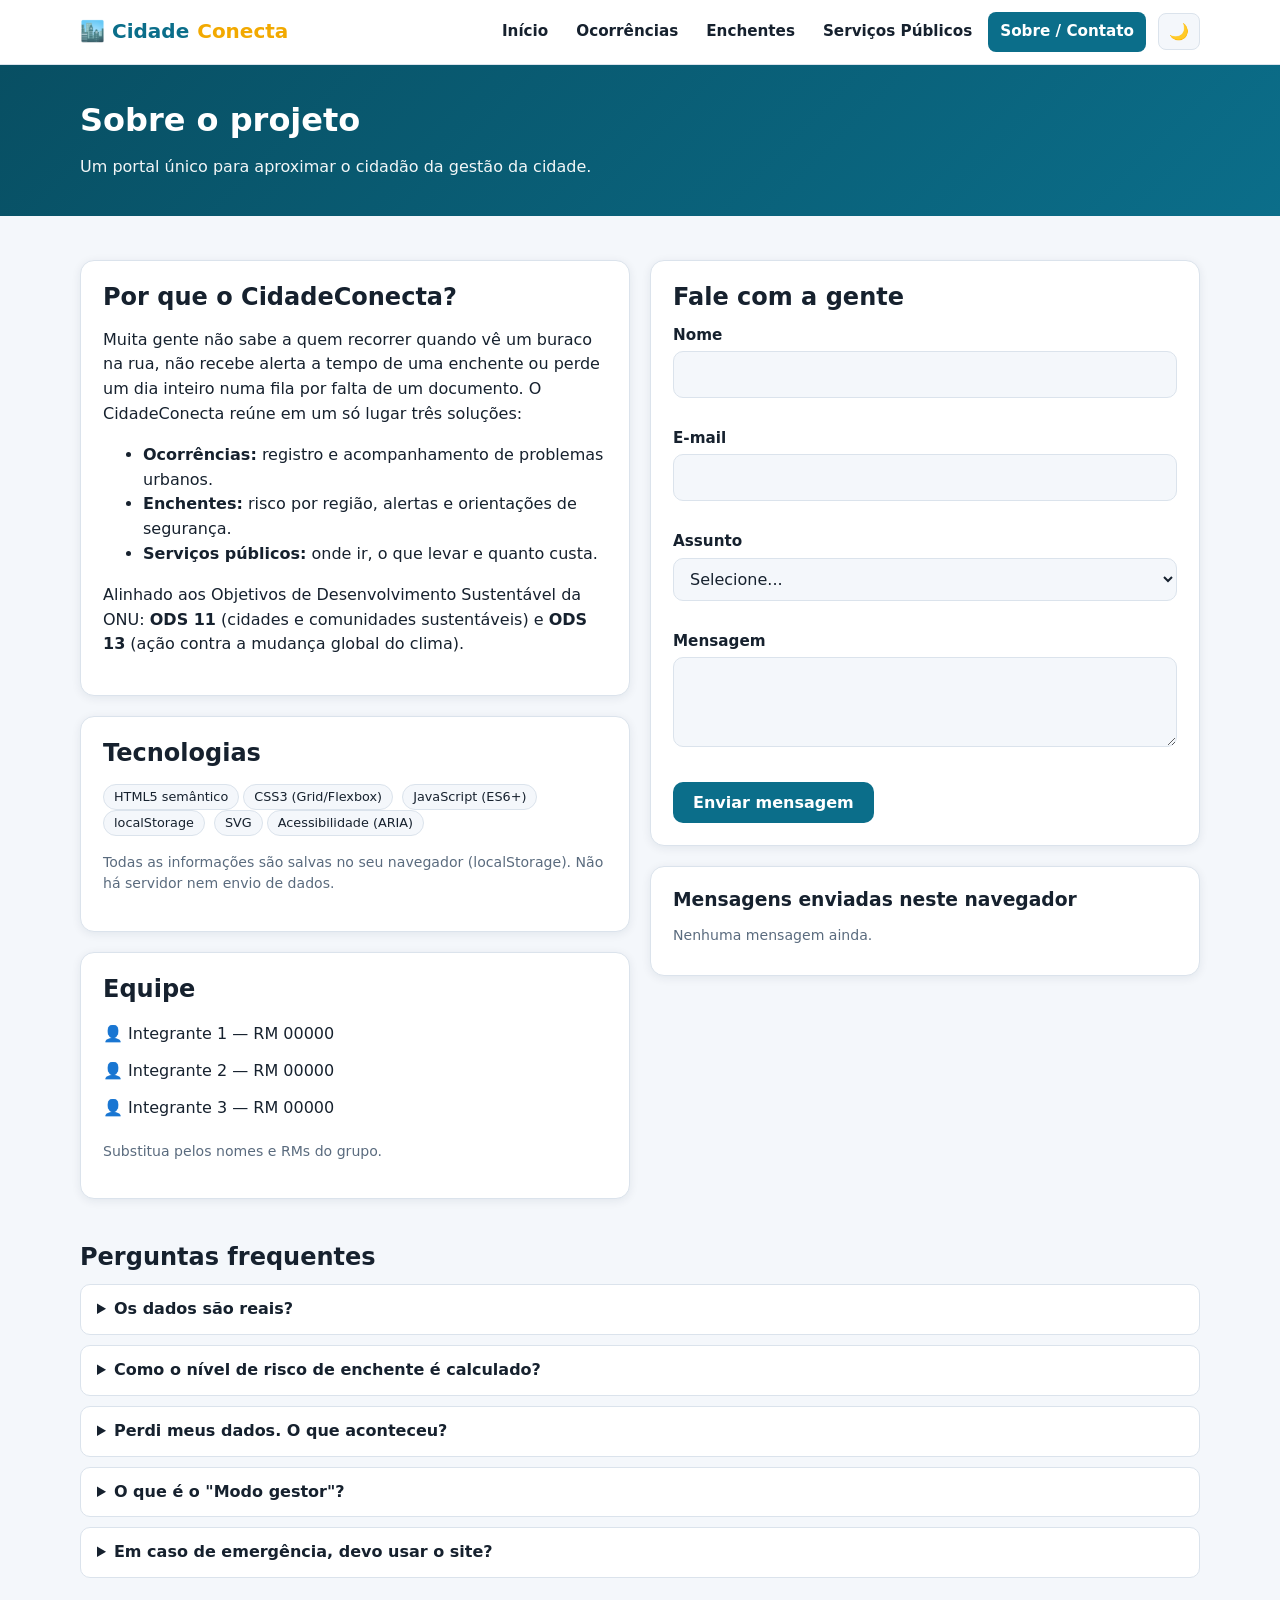
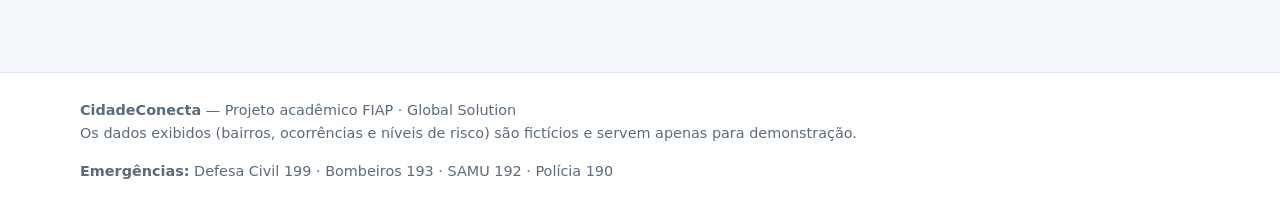
==== sobre.html @ ea569457 "CidadeConecta: portal de ocorrências, risco de enchentes e serviços públicos Projeto Global Solution" ====
<!DOCTYPE html>
<html lang="pt-BR">
<head>
  <meta charset="UTF-8">
  <meta name="viewport" content="width=device-width, initial-scale=1">
  <meta name="description" content="Sobre o projeto CidadeConecta, perguntas frequentes e formulário de contato.">
  <title>Sobre e Contato — CidadeConecta</title>
  <link rel="stylesheet" href="css/style.css">
</head>
<body data-page="sobre">
  <main id="conteudo">
    <div class="page-head">
      <div class="container">
        <h1>Sobre o projeto</h1>
        <p>Um portal único para aproximar o cidadão da gestão da cidade.</p>
      </div>
    </div>

    <section class="block">
      <div class="container grid" style="grid-template-columns: repeat(auto-fit, minmax(300px, 1fr)); align-items: start">
        <div>
          <div class="card">
            <h2>Por que o CidadeConecta?</h2>
            <p>Muita gente não sabe a quem recorrer quando vê um buraco na rua, não recebe alerta a tempo de uma enchente ou perde um dia inteiro numa fila por falta de um documento. O CidadeConecta reúne em um só lugar três soluções:</p>
            <ul>
              <li><strong>Ocorrências:</strong> registro e acompanhamento de problemas urbanos.</li>
              <li><strong>Enchentes:</strong> risco por região, alertas e orientações de segurança.</li>
              <li><strong>Serviços públicos:</strong> onde ir, o que levar e quanto custa.</li>
            </ul>
            <p>Alinhado aos Objetivos de Desenvolvimento Sustentável da ONU: <strong>ODS 11</strong> (cidades e comunidades sustentáveis) e <strong>ODS 13</strong> (ação contra a mudança global do clima).</p>
          </div>

          <div class="card" style="margin-top:20px">
            <h2>Tecnologias</h2>
            <p>
              <span class="tag">HTML5 semântico</span><span class="tag">CSS3 (Grid/Flexbox)</span>
              <span class="tag">JavaScript (ES6+)</span><span class="tag">localStorage</span>
              <span class="tag">SVG</span><span class="tag">Acessibilidade (ARIA)</span>
            </p>
            <p class="muted small">Todas as informações são salvas no seu navegador (localStorage). Não há servidor nem envio de dados.</p>
          </div>

          <div class="card" style="margin-top:20px">
            <h2>Equipe</h2>
            <ul class="clean">
              <li>👤 Integrante 1 — RM 00000</li>
              <li>👤 Integrante 2 — RM 00000</li>
              <li>👤 Integrante 3 — RM 00000</li>
            </ul>
            <p class="muted small">Substitua pelos nomes e RMs do grupo.</p>
          </div>
        </div>

        <div>
          <form id="contato" class="card" novalidate>
            <h2>Fale com a gente</h2>
            <label for="nome">Nome</label>
            <input id="nome" type="text" autocomplete="name" required>
            <div class="field-error" data-for="nome"></div>

            <label for="email">E-mail</label>
            <input id="email" type="email" autocomplete="email" required>
            <div class="field-error" data-for="email"></div>

            <label for="assunto">Assunto</label>
            <select id="assunto" required>
              <option value="">Selecione...</option>
              <option>Dúvida</option><option>Sugestão</option><option>Elogio</option><option>Problema no site</option>
            </select>
            <div class="field-error" data-for="assunto"></div>

            <label for="mensagem">Mensagem</label>
            <textarea id="mensagem" maxlength="500" required></textarea>
            <div class="field-error" data-for="mensagem"></div>

            <button class="btn" type="submit" style="margin-top:10px">Enviar mensagem</button>
          </form>

          <div class="card" style="margin-top:20px">
            <h3>Mensagens enviadas neste navegador</h3>
            <ul class="clean" id="msgs"></ul>
            <button class="btn small ghost" id="limpaMsgs" type="button">Apagar mensagens</button>
          </div>
        </div>
      </div>
    </section>

    <section class="block" style="padding-top:0">
      <div class="container faq">
        <h2>Perguntas frequentes</h2>
        <details><summary>Os dados são reais?</summary><p>Não. Bairros, ocorrências e níveis de risco são fictícios e servem para demonstrar o funcionamento do site. As informações dos serviços públicos são gerais e devem ser confirmadas no órgão responsável.</p></details>
        <details><summary>Como o nível de risco de enchente é calculado?</summary><p>Multiplicamos a vulnerabilidade da região (1 a 5) por um fator que combina a intensidade da chuva e a condição do solo. Quanto maior o resultado, maior o nível: baixo, moderado, alto ou crítico.</p></details>
        <details><summary>Perdi meus dados. O que aconteceu?</summary><p>Tudo é salvo no localStorage do navegador. Limpar o histórico, usar aba anônima ou trocar de navegador apaga ou separa esses dados.</p></details>
        <details><summary>O que é o "Modo gestor"?</summary><p>É uma simulação, na página de Ocorrências, que permite avançar o status de um problema (aberto → em análise → em andamento → resolvido), como faria a equipe da prefeitura.</p></details>
        <details><summary>Em caso de emergência, devo usar o site?</summary><p>Não. Ligue 199 (Defesa Civil), 193 (Bombeiros), 192 (SAMU) ou 190 (Polícia).</p></details>
      </div>
    </section>
  </main>

  <script src="js/common.js"></script>
  <script src="js/sobre.js"></script>
</body>
</html>
---- css/style.css ----
:root {
  --bg: #f4f7fb;
  --surface: #ffffff;
  --text: #16212e;
  --muted: #5a6b7e;
  --primary: #0b6e8a;
  --primary-dark: #084f63;
  --accent: #f2a900;
  --border: #dbe3ec;
  --ok: #1f9d55;
  --warn: #d4a017;
  --high: #e07b00;
  --crit: #d62839;
  --shadow: 0 2px 10px rgba(16, 40, 70, .08);
  --radius: 14px;
}
[data-theme="dark"] {
  --bg: #0f1722;
  --surface: #172233;
  --text: #e8eef6;
  --muted: #9fb0c4;
  --primary: #3bb4d4;
  --primary-dark: #7fd3e8;
  --border: #27364b;
  --shadow: 0 2px 10px rgba(0, 0, 0, .35);
}
* { box-sizing: border-box; }
html { scroll-behavior: smooth; }
body {
  margin: 0; font-family: "Segoe UI", system-ui, -apple-system, Arial, sans-serif;
  background: var(--bg); color: var(--text); line-height: 1.55;
  display: flex; flex-direction: column; min-height: 100vh;
}
main { flex: 1; }
a { color: var(--primary); }
h1, h2, h3 { line-height: 1.2; margin: 0 0 .5em; }
.container { width: min(1120px, 92%); margin-inline: auto; }
.skip { position: absolute; left: -999px; }
.skip:focus { left: 8px; top: 8px; background: #fff; padding: 8px; z-index: 99; }
:focus-visible { outline: 3px solid var(--accent); outline-offset: 2px; }

/* Header */
.site-header { background: var(--surface); border-bottom: 1px solid var(--border); position: sticky; top: 0; z-index: 20; }
.nav { display: flex; align-items: center; justify-content: space-between; gap: 12px; padding: 12px 0; }
.brand { font-weight: 800; font-size: 1.25rem; color: var(--primary); text-decoration: none; display: flex; align-items: center; gap: 8px; }
.brand span { color: var(--accent); }
.nav ul { list-style: none; display: flex; gap: 4px; margin: 0; padding: 0; flex-wrap: wrap; }
.nav a.link { text-decoration: none; color: var(--text); padding: 8px 12px; border-radius: 8px; font-weight: 600; font-size: .95rem; display: block; }
.nav a.link:hover { background: var(--bg); }
.nav a.link.active { background: var(--primary); color: #fff; }
.nav-tools { display: flex; gap: 8px; align-items: center; }
.icon-btn { background: var(--bg); border: 1px solid var(--border); border-radius: 8px; padding: 8px 10px; cursor: pointer; font-size: 1rem; color: var(--text); }
.menu-btn { display: none; }
@media (max-width: 820px) {
  .menu-btn { display: inline-block; }
  .nav { flex-wrap: wrap; }
  .nav ul { display: none; width: 100%; flex-direction: column; order: 3; }
  .nav ul.open { display: flex; }
}

/* Hero */
.hero { background: linear-gradient(135deg, var(--primary-dark), var(--primary)); color: #fff; padding: 64px 0 56px; }
.hero h1 { font-size: clamp(1.9rem, 4vw, 3rem); }
.hero p { max-width: 640px; font-size: 1.1rem; opacity: .95; }
.page-head { background: linear-gradient(135deg, var(--primary-dark), var(--primary)); color: #fff; padding: 36px 0; }
.page-head p { margin: 0; max-width: 700px; opacity: .95; }

/* Buttons */
.btn { display: inline-block; background: var(--primary); color: #fff; border: 0; border-radius: 10px; padding: 11px 20px; font-weight: 700; font-size: 1rem; cursor: pointer; text-decoration: none; font-family: inherit; }
.btn:hover { background: var(--primary-dark); }
.btn.accent { background: var(--accent); color: #1b1b1b; }
.btn.accent:hover { background: #ffbf2e; }
.btn.ghost { background: transparent; color: var(--primary); border: 2px solid var(--primary); }
.btn.small { padding: 6px 12px; font-size: .85rem; border-radius: 8px; }
.btn.danger { background: var(--crit); }
.btn-row { display: flex; gap: 12px; flex-wrap: wrap; margin-top: 20px; }

/* Layout blocks */
section.block { padding: 44px 0; }
.grid { display: grid; gap: 20px; }
.grid.cols-3 { grid-template-columns: repeat(auto-fit, minmax(260px, 1fr)); }
.grid.cols-4 { grid-template-columns: repeat(auto-fit, minmax(200px, 1fr)); }
.card { background: var(--surface); border: 1px solid var(--border); border-radius: var(--radius); box-shadow: var(--shadow); padding: 22px; }
.card h3 { margin-bottom: .4em; }
.feature .emoji { font-size: 2.2rem; display: block; margin-bottom: 8px; }
.stat { text-align: center; }
.stat .num { font-size: 2.4rem; font-weight: 800; color: var(--primary); }
.stat .lbl { color: var(--muted); font-size: .95rem; }
.two-col { display: grid; grid-template-columns: 360px 1fr; gap: 24px; align-items: start; }
@media (max-width: 900px) { .two-col { grid-template-columns: 1fr; } }
.muted { color: var(--muted); }
.small { font-size: .88rem; }

/* Forms */
label { display: block; font-weight: 600; margin: 12px 0 4px; font-size: .95rem; }
input, select, textarea { width: 100%; padding: 10px 12px; border: 1px solid var(--border); border-radius: 10px; background: var(--bg); color: var(--text); font: inherit; }
textarea { min-height: 90px; resize: vertical; }
input[type="checkbox"], input[type="radio"] { width: auto; }
.field-error { color: var(--crit); font-size: .85rem; min-height: 1.1em; margin-top: 2px; }
input.invalid, select.invalid, textarea.invalid { border-color: var(--crit); }
.inline { display: flex; gap: 8px; align-items: center; flex-wrap: wrap; }
.filters { display: grid; grid-template-columns: repeat(auto-fit, minmax(150px, 1fr)); gap: 10px; margin-bottom: 16px; }
.filters label { margin-top: 0; }

/* Badges */
.badge { display: inline-block; padding: 2px 10px; border-radius: 999px; font-size: .78rem; font-weight: 700; color: #fff; }
.b-aberto { background: #6b7a8c; }
.b-analise { background: #3b6fd4; }
.b-andamento { background: var(--high); }
.b-resolvido { background: var(--ok); }
.b-baixo { background: var(--ok); }
.b-moderado { background: var(--warn); color: #222; }
.b-alto { background: var(--high); }
.b-critico { background: var(--crit); }
.tag { display: inline-block; background: var(--bg); border: 1px solid var(--border); border-radius: 999px; padding: 2px 10px; font-size: .8rem; margin-right: 4px; }

/* Occurrence list */
.occ { display: grid; gap: 6px; }
.occ + .occ { margin-top: 14px; }
.occ header { display: flex; justify-content: space-between; gap: 8px; flex-wrap: wrap; align-items: center; }
.occ h3 { margin: 0; font-size: 1.05rem; }
.occ-actions { display: flex; gap: 8px; flex-wrap: wrap; align-items: center; margin-top: 6px; }
.empty { text-align: center; padding: 30px; color: var(--muted); }
dialog { border: 0; border-radius: var(--radius); padding: 24px; width: min(520px, 92%); background: var(--surface); color: var(--text); box-shadow: 0 10px 40px rgba(0,0,0,.35); }
dialog::backdrop { background: rgba(0,0,0,.5); }
.timeline { list-style: none; padding: 0; margin: 12px 0; border-left: 3px solid var(--border); }
.timeline li { padding: 0 0 12px 14px; position: relative; }
.timeline li::before { content: ""; position: absolute; left: -8px; top: 5px; width: 13px; height: 13px; border-radius: 50%; background: var(--primary); }

/* Flood */
.map-wrap svg { width: 100%; height: auto; border-radius: var(--radius); background: var(--surface); border: 1px solid var(--border); }
.zone { cursor: pointer; stroke: var(--surface); stroke-width: 3; transition: opacity .2s; }
.zone:hover, .zone:focus { opacity: .8; }
.zone.selected { stroke: var(--text); stroke-width: 4; }
.zone-label { font-weight: 700; font-size: 14px; fill: #fff; pointer-events: none; text-anchor: middle; }
.zone-label.dark { fill: #222; }
.level-baixo { fill: var(--ok); }
.level-moderado { fill: var(--warn); }
.level-alto { fill: var(--high); }
.level-critico { fill: var(--crit); }
.legend { display: flex; gap: 14px; flex-wrap: wrap; margin-top: 10px; font-size: .88rem; }
.legend i { display: inline-block; width: 14px; height: 14px; border-radius: 4px; vertical-align: -2px; margin-right: 4px; }
input[type="range"] { padding: 0; accent-color: var(--primary); }
.alert { border-left: 6px solid; border-radius: 10px; padding: 12px 16px; background: var(--surface); box-shadow: var(--shadow); margin-bottom: 10px; }
.alert.baixo { border-color: var(--ok); }
.alert.moderado { border-color: var(--warn); }
.alert.alto { border-color: var(--high); }
.alert.critico { border-color: var(--crit); }
.banner { padding: 14px 0; color: #fff; font-weight: 600; }
.banner.baixo { background: var(--ok); }
.banner.moderado { background: var(--warn); color: #222; }
.banner.alto { background: var(--high); }
.banner.critico { background: var(--crit); }
.tabs { display: flex; gap: 6px; flex-wrap: wrap; margin-bottom: 14px; }
.tab { border: 1px solid var(--border); background: var(--surface); color: var(--text); padding: 8px 16px; border-radius: 999px; cursor: pointer; font-weight: 600; font-family: inherit; }
.tab[aria-selected="true"] { background: var(--primary); color: #fff; border-color: var(--primary); }
ul.clean { list-style: none; padding: 0; margin: 0; }
ul.clean li { padding: 6px 0; }
ul.check li label { display: flex; gap: 10px; align-items: flex-start; font-weight: 400; margin: 0; cursor: pointer; }
.progress { background: var(--border); border-radius: 999px; height: 10px; overflow: hidden; margin: 8px 0; }
.progress > div { background: var(--ok); height: 100%; width: 0; transition: width .3s; }
.phones { display: grid; grid-template-columns: repeat(auto-fit, minmax(130px, 1fr)); gap: 10px; }
.phone { text-align: center; background: var(--bg); border-radius: 10px; padding: 10px; border: 1px solid var(--border); }
.phone b { font-size: 1.6rem; display: block; color: var(--crit); }

/* Services */
.chips { display: flex; gap: 8px; flex-wrap: wrap; margin: 12px 0 18px; }
.chip { border: 1px solid var(--border); background: var(--surface); color: var(--text); border-radius: 999px; padding: 6px 14px; cursor: pointer; font-weight: 600; font-family: inherit; }
.chip[aria-pressed="true"] { background: var(--primary); color: #fff; border-color: var(--primary); }
details.service { background: var(--surface); border: 1px solid var(--border); border-radius: var(--radius); box-shadow: var(--shadow); margin-bottom: 12px; }
details.service summary { cursor: pointer; padding: 16px 20px; font-weight: 700; display: flex; justify-content: space-between; gap: 8px; flex-wrap: wrap; align-items: center; list-style: none; }
details.service summary::-webkit-details-marker { display: none; }
details.service .body { padding: 0 20px 18px; display: grid; gap: 14px; grid-template-columns: repeat(auto-fit, minmax(240px, 1fr)); }
details.service h4 { margin: 0 0 6px; font-size: .95rem; color: var(--primary); }
.faq details { background: var(--surface); border: 1px solid var(--border); border-radius: 10px; padding: 12px 16px; margin-bottom: 10px; }
.faq summary { cursor: pointer; font-weight: 700; }

/* Toast + footer */
#toast { position: fixed; bottom: 24px; left: 50%; transform: translateX(-50%) translateY(80px); background: var(--text); color: var(--bg); padding: 12px 22px; border-radius: 10px; opacity: 0; transition: all .3s; z-index: 50; max-width: 90%; }
#toast.show { transform: translateX(-50%) translateY(0); opacity: 1; }
.site-footer { background: var(--surface); border-top: 1px solid var(--border); padding: 26px 0; margin-top: 40px; color: var(--muted); font-size: .9rem; }
.site-footer .cols { display: flex; justify-content: space-between; gap: 16px; flex-wrap: wrap; }
@media print { .site-header, .site-footer, .btn, .chips, .filters, #toast { display: none !important; } }
@media (prefers-reduced-motion: reduce) { * { transition: none !important; scroll-behavior: auto !important; } }
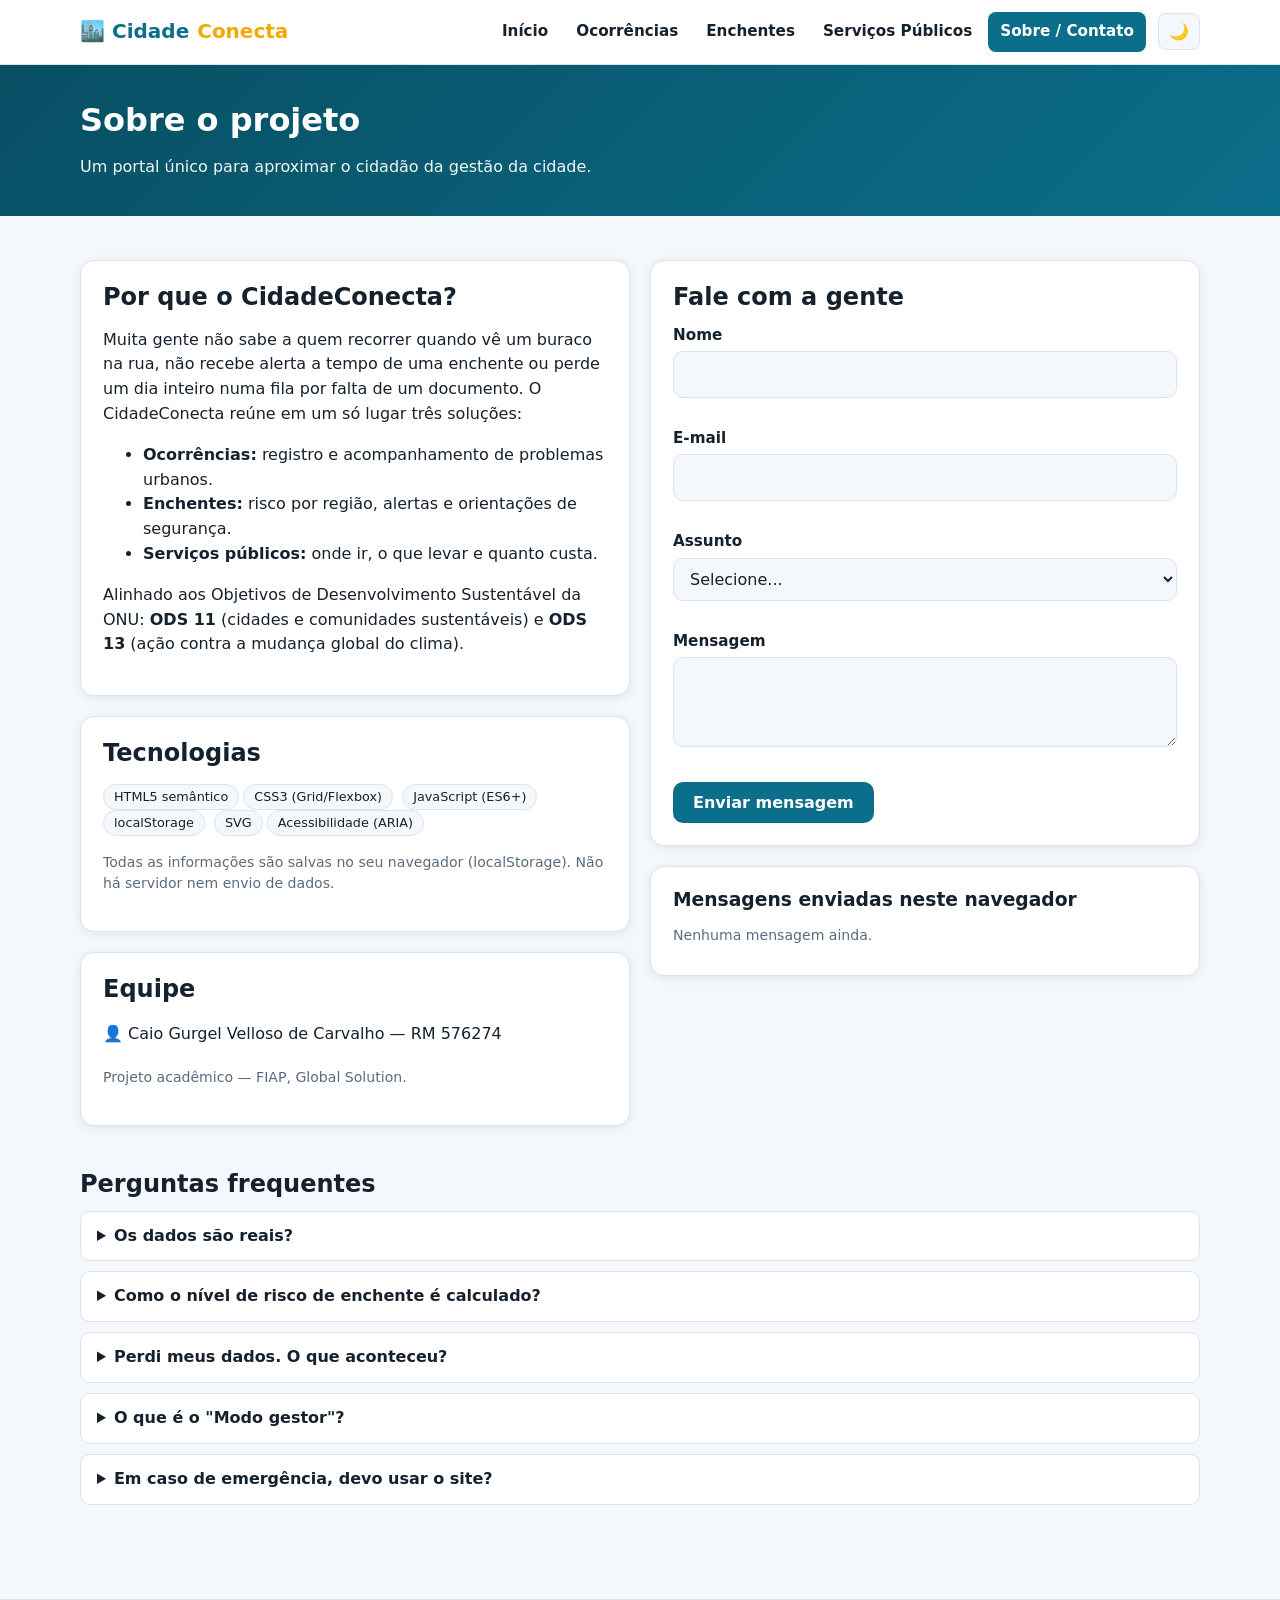
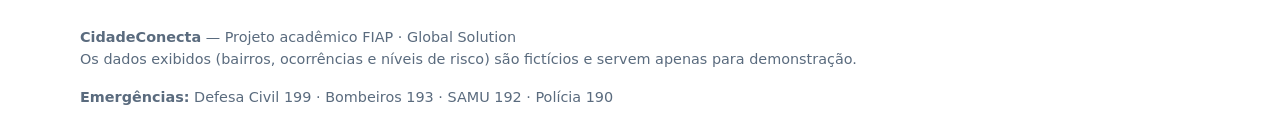
==== commit fd2c01ed: "Atualiza equipe na página Sobre Co-Authored-By: Claude Sonnet 5.5 <noreply@anthropic.com>" ====
--- a/sobre.html
+++ b/sobre.html
@@ -43,11 +43,9 @@
           <div class="card" style="margin-top:20px">
             <h2>Equipe</h2>
             <ul class="clean">
-              <li>👤 Integrante 1 — RM 00000</li>
-              <li>👤 Integrante 2 — RM 00000</li>
-              <li>👤 Integrante 3 — RM 00000</li>
+              <li>👤 Caio Gurgel Velloso de Carvalho — RM 576274</li>
             </ul>
-            <p class="muted small">Substitua pelos nomes e RMs do grupo.</p>
+            <p class="muted small">Projeto acadêmico — FIAP, Global Solution.</p>
           </div>
         </div>
 
